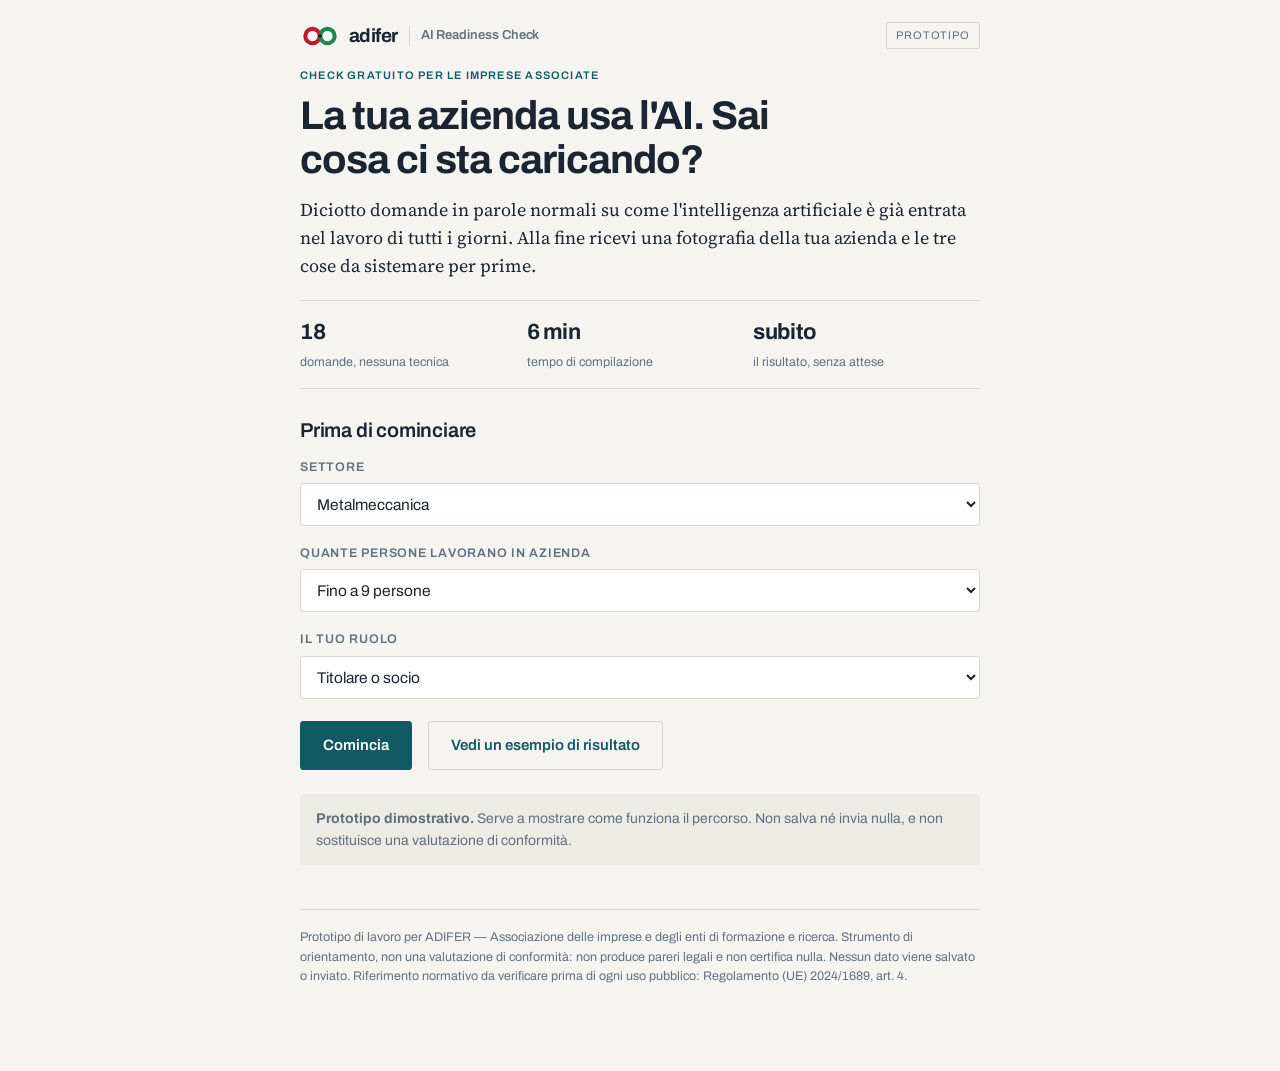
==== adifer-check.html @ 6bbf20b6 "Add AI Readiness Check tool (noindex) Self-contained interactive prototype with the real ADIFER logo" ====
<!DOCTYPE html>
<html lang="it">
<head>
<meta charset="utf-8">
<meta name="viewport" content="width=device-width, initial-scale=1">
<meta name="color-scheme" content="light dark">
<meta name="robots" content="noindex, nofollow">
<title>AI Readiness Check ADIFER</title>
<link rel="stylesheet" href="https://fonts.googleapis.com/css2?family=Archivo:wght@400;500;600;700&family=Source+Serif+4:opsz,wght@8..60,400;8..60,600&display=swap">
<!--
  ============================================================
  DOVE SI CAMBIANO I COLORI
  Tutti i colori stanno nei tre blocchi qui sotto, e da nessuna
  altra parte. Cambiando un valore cambia ovunque nella pagina.

  :root                             -> tema chiaro
  @media prefers-color-scheme:dark  -> tema scuro automatico
  :root[data-theme="dark"]          -> tema scuro forzato
  I tre blocchi hanno gli stessi nomi: vanno modificati tutti e tre.

  ATTENZIONE al rosso e al verde ADIFER:
  in questa pagina rosso e verde sono gia' il semaforo del
  risultato (critica / adeguata). Se diventano anche il colore
  dei pulsanti, l'utente non capisce piu' se un rosso e' un
  bottone o un giudizio. Il rosso/verde del marchio stanno solo
  nel logo in alto (valori fissi, non variabili) e nei chip di
  esito; --accent resta un colore diverso da entrambi.
  ============================================================
-->
</head>
<body>
<style>
:root{
  --ground:#F5F4F0;
  --surface:#FFFFFF;
  --surface-2:#EDEBE5;
  --ink:#1C2430;
  --muted:#63707E;
  --line:#D9D6CE;
  --accent:#125A63;
  --accent-soft:#DCEAEB;
  --crit:#A32A2A;
  --warn:#9C6716;
  --ok:#2E7248;
  --crit-bg:#F6E4E2;
  --warn-bg:#F7EBD8;
  --ok-bg:#E1EFE5;
  --btn-fg:#FFFFFF;
  --shadow:0 1px 2px rgba(28,36,48,.06),0 8px 24px rgba(28,36,48,.06);
}
@media (prefers-color-scheme: dark){
  :root:not([data-theme="light"]){
    --ground:#14181D;
    --surface:#1B2128;
    --surface-2:#232B33;
    --ink:#E8EAED;
    --muted:#9AA5B1;
    --line:#333C46;
    --accent:#5EB6BF;
    --accent-soft:#1E3237;
    --crit:#E88B84;
    --warn:#DFAF6A;
    --ok:#7FC79A;
    --crit-bg:#3A2422;
    --warn-bg:#382E1D;
    --ok-bg:#1F3128;
    --btn-fg:#10161B;
    --shadow:0 1px 2px rgba(0,0,0,.4),0 8px 24px rgba(0,0,0,.3);
  }
}
:root[data-theme="dark"]{
  --ground:#14181D;
  --surface:#1B2128;
  --surface-2:#232B33;
  --ink:#E8EAED;
  --muted:#9AA5B1;
  --line:#333C46;
  --accent:#5EB6BF;
  --accent-soft:#1E3237;
  --crit:#E88B84;
  --warn:#DFAF6A;
  --ok:#7FC79A;
  --crit-bg:#3A2422;
  --warn-bg:#382E1D;
  --ok-bg:#1F3128;
  --btn-fg:#10161B;
  --shadow:0 1px 2px rgba(0,0,0,.4),0 8px 24px rgba(0,0,0,.3);
}
*{box-sizing:border-box}
body{
  margin:0;background:var(--ground);color:var(--ink);
  font-family:"Archivo",-apple-system,BlinkMacSystemFont,"Segoe UI",sans-serif;
  font-size:16px;line-height:1.55;-webkit-font-smoothing:antialiased;
}
.wrap{max-width:720px;margin:0 auto;padding:0 20px 72px}

/* ---- masthead ---- */
.mast{display:flex;align-items:center;gap:11px;padding:22px 0 18px;flex-wrap:wrap}
.logo{display:flex;align-items:center;gap:9px}
.logo-mark{width:40px;height:20px;flex:none}
.logo-word{font-weight:700;font-size:19px;letter-spacing:-.03em;color:var(--ink);line-height:1}
.mast-div{width:1px;height:20px;background:var(--line)}
.mast-tool{font-size:13px;font-weight:600;color:var(--muted);letter-spacing:-.005em}
.proto{margin-left:auto;font-size:11px;letter-spacing:.08em;text-transform:uppercase;
  border:1px solid var(--line);color:var(--muted);padding:4px 9px;border-radius:2px;white-space:nowrap}

/* ---- progress rail ---- */
.rail{display:grid;grid-template-columns:repeat(5,1fr);gap:5px;margin:0 0 30px}
.seg span{display:block;font-size:10.5px;letter-spacing:.07em;text-transform:uppercase;
  color:var(--muted);margin-top:7px;font-weight:500}
.seg i{display:block;height:3px;background:var(--line);border-radius:2px}
.seg.on i{background:var(--accent)}
.seg.on span{color:var(--ink)}
.rail[hidden]{display:none}

/* ---- type ---- */
h1{font-size:clamp(30px,5vw,40px);line-height:1.1;margin:0 0 14px;font-weight:700;
  letter-spacing:-.025em;text-wrap:balance}
h2{font-size:20px;margin:0 0 12px;font-weight:600;letter-spacing:-.01em}
.q{font-family:"Source Serif 4",Georgia,serif;font-size:clamp(21px,3.4vw,26px);
  line-height:1.3;font-weight:600;margin:0 0 6px;text-wrap:balance;letter-spacing:-.005em}
.q-help{color:var(--muted);font-size:14.5px;margin:0 0 22px}
.lede{font-family:"Source Serif 4",Georgia,serif;font-size:18px;line-height:1.55;color:var(--ink);margin:0 0 20px}
.eyebrow{font-size:11px;letter-spacing:.11em;text-transform:uppercase;color:var(--accent);
  font-weight:600;margin:0 0 10px}

/* ---- options ---- */
.opts{display:flex;flex-direction:column;gap:9px;margin:0 0 26px}
.opt{display:flex;align-items:flex-start;gap:12px;width:100%;text-align:left;cursor:pointer;
  background:var(--surface);color:var(--ink);border:1px solid var(--line);border-left:3px solid var(--line);
  border-radius:3px;padding:14px 16px;font:inherit;font-size:15.5px;line-height:1.4;
  transition:border-color .13s,background .13s}
.opt:hover{border-left-color:var(--accent);background:var(--surface)}
.opt:focus-visible{outline:2px solid var(--accent);outline-offset:2px}
.opt.sel{border-left-color:var(--accent);background:var(--accent-soft)}
.opt em{font-style:normal;color:var(--muted);font-size:13.5px;display:block;margin-top:2px}

.field{display:flex;flex-direction:column;gap:6px;margin-bottom:18px}
.field label{font-size:12.5px;letter-spacing:.06em;text-transform:uppercase;color:var(--muted);font-weight:600}
select,textarea{font:inherit;font-size:15.5px;color:var(--ink);background:var(--surface);
  border:1px solid var(--line);border-radius:3px;padding:11px 12px;width:100%}
textarea{min-height:78px;resize:vertical;font-family:"Source Serif 4",Georgia,serif}
select:focus-visible,textarea:focus-visible{outline:2px solid var(--accent);outline-offset:1px}

.btn{font:inherit;font-weight:600;font-size:15px;cursor:pointer;border-radius:3px;
  padding:12px 22px;border:1px solid var(--accent);background:var(--accent);color:var(--btn-fg)}
.btn:focus-visible{outline:2px solid var(--ink);outline-offset:2px}
.btn.ghost{background:transparent;color:var(--accent);border-color:var(--line)}
.navrow{display:flex;align-items:center;gap:16px;margin-top:4px;flex-wrap:wrap}
.back{background:none;border:0;font:inherit;font-size:14px;color:var(--muted);cursor:pointer;padding:6px 0}
.back:hover{color:var(--ink)}
.count{margin-left:auto;font-size:13px;color:var(--muted);font-variant-numeric:tabular-nums}

.screen{animation:in .18s ease-out}
@keyframes in{from{opacity:0;transform:translateY(6px)}to{opacity:1;transform:none}}
@media (prefers-reduced-motion:reduce){.screen{animation:none}}

/* ---- intro ---- */
.facts{display:flex;flex-wrap:wrap;gap:0;border-top:1px solid var(--line);
  border-bottom:1px solid var(--line);margin:0 0 26px}
.fact{flex:1 1 130px;padding:14px 16px 14px 0}
.fact b{display:block;font-size:22px;font-weight:700;letter-spacing:-.02em;font-variant-numeric:tabular-nums}
.fact span{font-size:12.5px;color:var(--muted)}
.notice{background:var(--surface-2);border-radius:3px;padding:14px 16px;font-size:14px;
  color:var(--muted);margin:24px 0 0}

/* ---- report ---- */
.report-head{border-bottom:2px solid var(--ink);padding-bottom:14px;margin-bottom:18px}

.verdict{border:1px solid var(--line);border-left:4px solid var(--muted);border-radius:3px;
  padding:16px 18px;margin:0 0 30px}
.verdict.v0{border-left-color:var(--crit);background:var(--crit-bg)}
.verdict.v1{border-left-color:var(--warn);background:var(--warn-bg)}
.verdict.v2{border-left-color:var(--ok);background:var(--ok-bg)}
.verdict-line{font-family:"Source Serif 4",Georgia,serif;font-size:20px;font-weight:600;
  margin:4px 0;letter-spacing:-.01em}
.verdict-sub{font-size:14px;color:var(--ink);margin:0}
.verdict .dots{display:flex;gap:6px;margin-top:12px}
.verdict .dots i{width:28px;height:6px;border-radius:2px;background:var(--line);
  -webkit-print-color-adjust:exact;print-color-adjust:exact}
.verdict .dots i.c0{background:var(--crit)}
.verdict .dots i.c1{background:var(--warn)}
.verdict .dots i.c2{background:var(--ok)}

.areas{display:flex;flex-direction:column}
.area{display:grid;grid-template-columns:1fr auto;gap:6px 18px;align-items:start;
  padding:18px 0;border-bottom:1px solid var(--line)}
.area:first-child{border-top:1px solid var(--line)}
.area h3{margin:0;font-size:15px;font-weight:600;letter-spacing:-.005em}
.area p{margin:0;grid-column:1/-1;font-family:"Source Serif 4",Georgia,serif;
  font-size:16.5px;line-height:1.5;color:var(--ink)}
.chip{font-size:11px;letter-spacing:.08em;text-transform:uppercase;font-weight:600;
  padding:3px 10px;border-radius:2px;white-space:nowrap;
  -webkit-print-color-adjust:exact;print-color-adjust:exact}
.chip.c0{background:var(--crit-bg);color:var(--crit)}
.chip.c1{background:var(--warn-bg);color:var(--warn)}
.chip.c2{background:var(--ok-bg);color:var(--ok)}

ol.prio{margin:0;padding:0;list-style:none;counter-reset:p}
ol.prio li{counter-increment:p;display:grid;grid-template-columns:26px 1fr;gap:14px;
  padding:16px 0;border-bottom:1px solid var(--line)}
ol.prio li::before{content:counter(p);font-weight:700;font-size:15px;color:var(--accent);
  font-variant-numeric:tabular-nums;line-height:1.5}
ol.prio b{font-weight:600;display:block;font-size:16px}
ol.prio span{color:var(--muted);font-size:14.5px}
.prio-serv{margin-top:9px;font-size:12.5px;color:var(--muted);
  display:flex;flex-wrap:wrap;gap:7px;align-items:baseline}
.prio-serv .k{font-size:10px;letter-spacing:.09em;text-transform:uppercase;font-weight:700;
  color:var(--accent);border:1px solid var(--line);border-radius:2px;padding:1px 6px}
.prio-serv em{font-style:normal}

.said{background:var(--surface);border:1px solid var(--line);border-radius:3px;padding:16px 18px;margin-top:8px}
.said p{margin:0 0 10px;font-family:"Source Serif 4",Georgia,serif;font-size:16px}
.said p:last-child{margin-bottom:0}
.said small{display:block;font-family:"Archivo",sans-serif;font-size:12px;color:var(--muted);
  letter-spacing:.05em;text-transform:uppercase;margin-bottom:3px}

.mock{border:1px dashed var(--line);border-radius:3px;padding:18px;margin-top:26px;color:var(--muted);font-size:14.5px}
.mock b{color:var(--ink);display:block;margin-bottom:6px;font-size:15px}
section{margin-top:38px}
.foot{margin-top:44px;padding-top:18px;border-top:1px solid var(--line);font-size:12.5px;color:var(--muted)}

@media print{
  :root{--ground:#fff;--surface:#fff;--surface-2:#fff}
  body{background:#fff}
  .wrap{max-width:none;padding:0 0 24px}
  .proto,.rail,.navrow,.mock,.back{display:none!important}
  .screen{animation:none}
  section{margin-top:22px;break-inside:avoid}
  .area,ol.prio li,.verdict{break-inside:avoid}
  a[href]::after{content:""}
}
</style>

<div class="wrap">
  <header class="mast">
    <span class="logo">
      <svg class="logo-mark" viewBox="0 0 128 64" role="img" aria-label="ADIFER">
        <g fill="none" stroke-width="13" stroke-linecap="round">
          <circle cx="40" cy="32" r="23" stroke="#C4162C"/>
          <circle cx="88" cy="32" r="23" stroke="#1B8A4C"/>
        </g>
        <rect x="59.25" y="27.25" width="9.5" height="9.5" rx="2" transform="rotate(45 64 32)" fill="#2A1417"/>
      </svg>
      <span class="logo-word">adifer</span>
    </span>
    <span class="mast-div" aria-hidden="true"></span>
    <span class="mast-tool">AI Readiness Check</span>
    <span class="proto">Prototipo</span>
  </header>

  <nav class="rail" id="rail" hidden></nav>
  <main id="app"></main>

  <p class="foot">Prototipo di lavoro per ADIFER &mdash; Associazione delle imprese e degli enti di formazione e ricerca. Strumento di orientamento, non una valutazione di conformit&agrave;: non produce pareri legali e non certifica nulla. Nessun dato viene salvato o inviato. Riferimento normativo da verificare prima di ogni uso pubblico: Regolamento (UE) 2024/1689, art. 4.</p>
</div>

<script>
"use strict";
const SECTIONS = ["Uso","Persone","Strumenti","Dati","Obiettivi"];

const Q = [
  {id:"A1",s:0,t:"In azienda qualcuno usa strumenti come ChatGPT, Copilot o Gemini per lavoro?",
   o:[["No, nessuno",2],["Forse, ma non lo sappiamo con certezza",.5],["Sì, alcune persone",1],["Sì, è ormai diffuso",1]]},
  {id:"A2",s:0,t:"Chi li usa lo fa con un account aziendale o con il proprio account personale?",
   o:[["Solo account aziendali",2],["Un po' e un po'",1],["Solo account personali",0],["Non li usa nessuno",2],["Non lo sappiamo",.5]]},
  {id:"A3",s:0,t:"Che tipo di documenti vengono caricati su questi strumenti?",
   o:[["Nessuno",2],["Testi generici",1.5],["Documenti di lavoro: offerte, contratti, capitolati",.5],["Anche dati di clienti o dipendenti",0],["Non lo sappiamo",.5]]},
  {id:"A4",s:0,t:"Esiste una regola scritta su cosa si può e non si può fare con questi strumenti?",
   o:[["Sì, scritta e comunicata a tutti",2],["Solo a voce",1],["No",0],["Non lo sappiamo",.5]]},
  {id:"A5",s:0,t:"Qualcuno ha spiegato al personale rischi e limiti di questi strumenti?",
   o:[["Sì, con una formazione strutturata",2],["Se n'è parlato informalmente",1],["No",0]]},

  {id:"B1",s:1,t:"Usate strumenti automatici per leggere curriculum, selezionare candidati o valutare il personale?",
   h:"Vale anche se lo fa il software di un fornitore.",
   o:[["Sì",0],["No",2],["Non lo sappiamo",.5]]},
  {id:"B2",s:1,t:"Usate strumenti automatici per decidere qualcosa che riguarda un cliente: prezzo, priorità, affidabilità?",
   o:[["Sì",0],["No",2],["Non lo sappiamo",.5]]},
  {id:"B3",s:1,t:"Se avete un assistente automatico sul sito o in chat, il cliente sa che non sta parlando con una persona?",
   o:[["Sì, è dichiarato",2],["No",0],["Non abbiamo assistenti automatici",2]]},

  {id:"C1",s:2,t:"Nell'ultimo anno qualche software che già usavate ha aggiunto funzioni di intelligenza artificiale?",
   h:"Gestionale, CRM, videosorveglianza, posta elettronica.",
   o:[["Sì",1],["No",2],["Non lo sappiamo",.5]]},
  {id:"C2",s:2,t:"Sapete se i vostri fornitori usano l'AI nei servizi che vi erogano?",
   o:[["Sì, lo sappiamo",2],["No",.5],["Non ci abbiamo mai pensato",0]]},
  {id:"C3",s:2,t:"C'è qualcuno in azienda che ha il compito di seguire questi temi?",
   o:[["Sì, una persona precisa",2],["Se ne occupa chi capita",1],["No",0]]},

  {id:"D1",s:3,t:"Dove stanno oggi i documenti importanti dell'azienda?",
   o:[["In un gestionale",2],["In cartelle condivise",1.5],["Sui computer delle singole persone",.5],["Tra email e WhatsApp",0],["Un po' ovunque",0]]},
  {id:"D2",s:3,t:"Se una persona domani non ci fosse più, riuscireste a recuperare tutto il suo lavoro?",
   o:[["Sì, senza problemi",2],["Con fatica",1],["No",0],["Non ci abbiamo mai provato",.5]]},
  {id:"D3",s:3,t:"Avete già fatto una valutazione sui dati personali che trattate?",
   h:"È l'analisi prevista dal GDPR.",
   o:[["Sì, aggiornata",2],["Sì, ma vecchia",1],["No",0],["Non lo sappiamo",.5]]},

  {id:"E1",s:4,type:"text",t:"Se poteste togliere di mezzo una sola attività ripetitiva domani mattina, quale sarebbe?",
   h:"Una riga basta. Si può anche saltare."},
  {id:"E2",s:4,type:"text",t:"Qual è il problema che continuate a rimandare perché non sapete da dove cominciare?",
   h:"Una riga basta. Si può anche saltare."},
  {id:"E3",s:4,t:"Nei prossimi sei mesi la priorità è…",
   o:[["Trovare clienti",null],["Organizzare meglio il lavoro interno",null],["Formare le persone",null],["Mettersi in regola",null]]},
  {id:"E4",s:4,t:"Avete mai usato la formazione finanziata dai fondi interprofessionali?",
   o:[["Sì, regolarmente",2],["Una volta",1.5],["No",.5],["Non sappiamo cosa sia",0]]}
];

const AREAS = [
  {name:"Regole e consapevolezza", q:["A4","A5","C1","C3"]},
  {name:"Esposizione dei dati",    q:["A2","A3","D1","D2","D3"]},
  {name:"Uso su persone e clienti",q:["B1","B2","B3"]},
  {name:"Competenze",              q:["A5","C2","E4"]}
];

const SENT = {
  "Regole e consapevolezza":[
    "In azienda si usano strumenti di AI, ma non c'è nessuna regola scritta su cosa si può caricare: oggi ognuno decide da sé.",
    "Qualche regola c'è, ma è verbale o non la presidia nessuno in particolare. Basta poco per metterla nero su bianco.",
    "Le regole esistono, sono scritte e c'è una persona che se ne occupa. È l'area in cui siete più avanti."],
  "Esposizione dei dati":[
    "Documenti di lavoro escono dall'azienda attraverso account personali o strumenti non governati, e non è possibile sapere dove finiscono.",
    "I documenti sono in parte ordinati e in parte sparsi. Il rischio non è alto, ma la ricostruzione di un lavoro può costare tempo.",
    "I documenti stanno in un sistema unico e il trattamento dei dati personali è stato valutato di recente."],
  "Uso su persone e clienti":[
    "Usate strumenti automatici in decisioni che riguardano persone o clienti. Non è vietato, ma è l'area con più obblighi: va verificata per prima.",
    "Ci sono strumenti che toccano persone o clienti e alcune cose non sono chiare. Vale la pena capire esattamente cosa fa il software.",
    "Non risultano strumenti automatici usati per valutare persone o decidere sui clienti. È l'area in cui siete più tranquilli."],
  "Competenze":[
    "Nessuno ha ricevuto una formazione su questi strumenti, e non sapete cosa fanno i vostri fornitori. Si parte da zero.",
    "Qualche conoscenza c'è, ma non strutturata: dipende dalle persone e non dall'organizzazione.",
    "Le persone sono state formate e sapete cosa usano i vostri fornitori."]
};

const state = {answers:{}, meta:{}, i:-1};
const app = document.getElementById("app");
const rail = document.getElementById("rail");

const SETTORI = ["Metalmeccanica","Tessile e abbigliamento","Alimentare","Edilizia e impiantistica","Commercio","Servizi alle imprese","Turismo e ristorazione","Informatica","Altro"];
const DIM = ["Fino a 9 persone","Da 10 a 49","Da 50 a 249","Oltre 250"];
const RUOLI = ["Titolare o socio","Direzione","Amministrazione","Responsabile del personale","IT","Altro"];

function el(tag, cls, html){const e=document.createElement(tag); if(cls)e.className=cls; if(html!==undefined)e.innerHTML=html; return e;}
function plural(n,one,many){return n+" "+(n===1?one:many);}
function isUnknown(label){return /non lo sappiamo|mai pensato|mai provato|con certezza/i.test(label||"");}

function drawRail(){
  if(state.i<0){rail.hidden=true;return;}
  rail.hidden=false; rail.innerHTML="";
  const cur = state.i<Q.length ? Q[state.i].s : 4;
  SECTIONS.forEach((n,k)=>{
    const d=el("div","seg"+(k<=cur?" on":""));
    d.appendChild(el("i")); d.appendChild(el("span",null,n));
    rail.appendChild(d);
  });
}

function intro(){
  state.i=-1; drawRail();
  const s=el("div","screen");
  s.innerHTML = `
    <p class="eyebrow">Check gratuito per le imprese associate</p>
    <h1>La tua azienda usa l'AI. Sai cosa ci sta caricando?</h1>
    <p class="lede">Diciotto domande in parole normali su come l'intelligenza artificiale &egrave; gi&agrave; entrata nel lavoro di tutti i giorni. Alla fine ricevi una fotografia della tua azienda e le tre cose da sistemare per prime.</p>
    <div class="facts">
      <div class="fact"><b>18</b><span>domande, nessuna tecnica</span></div>
      <div class="fact"><b>6&nbsp;min</b><span>tempo di compilazione</span></div>
      <div class="fact"><b>subito</b><span>il risultato, senza attese</span></div>
    </div>
    <h2>Prima di cominciare</h2>
    <div class="field"><label for="f1">Settore</label><select id="f1">${SETTORI.map(x=>`<option>${x}</option>`).join("")}</select></div>
    <div class="field"><label for="f2">Quante persone lavorano in azienda</label><select id="f2">${DIM.map(x=>`<option>${x}</option>`).join("")}</select></div>
    <div class="field"><label for="f3">Il tuo ruolo</label><select id="f3">${RUOLI.map(x=>`<option>${x}</option>`).join("")}</select></div>
    <div class="navrow" style="margin-top:22px">
      <button class="btn" id="go">Comincia</button>
      <button class="btn ghost" id="demo">Vedi un esempio di risultato</button>
    </div>
    <p class="notice"><strong>Prototipo dimostrativo.</strong> Serve a mostrare come funziona il percorso. Non salva n&eacute; invia nulla, e non sostituisce una valutazione di conformit&agrave;.</p>`;
  app.innerHTML=""; app.appendChild(s);
  document.getElementById("go").onclick=()=>{
    state.meta={settore:f1.value,dim:f2.value,ruolo:f3.value};
    state.i=0; render();
  };
  document.getElementById("demo").onclick=demo;
}

function render(){
  if(state.i>=Q.length){return report();}
  drawRail();
  const q=Q[state.i];
  const s=el("div","screen");
  const head = `<p class="q">${q.t}</p>${q.h?`<p class="q-help">${q.h}</p>`:'<div style="height:14px"></div>'}`;
  if(q.type==="text"){
    s.innerHTML = head + `<div class="field"><textarea id="ta" placeholder="Scrivi qui, oppure vai avanti."></textarea></div>
      <div class="navrow"><button class="btn" id="next">Avanti</button>
      <button class="back" id="bk">Indietro</button>
      <span class="count">${state.i+1} / ${Q.length}</span></div>`;
    app.innerHTML=""; app.appendChild(s);
    const ta=document.getElementById("ta"); ta.value=state.answers[q.id]?.text||"";
    document.getElementById("next").onclick=()=>{state.answers[q.id]={text:ta.value.trim(),v:null};state.i++;render();};
  }else{
    s.innerHTML = head + `<div class="opts">${q.o.map((o,k)=>
      `<button class="opt${state.answers[q.id]?.k===k?" sel":""}" data-k="${k}">${o[0]}</button>`).join("")}</div>
      <div class="navrow"><button class="back" id="bk">Indietro</button>
      <span class="count">${state.i+1} / ${Q.length}</span></div>`;
    app.innerHTML=""; app.appendChild(s);
    s.querySelectorAll(".opt").forEach(b=>b.onclick=()=>{
      const k=+b.dataset.k;
      state.answers[q.id]={k, v:q.o[k][1], label:q.o[k][0]};
      state.i++; render();
    });
  }
  const bk=document.getElementById("bk");
  bk.onclick=()=>{ state.i--; state.i<0?intro():render(); };
  window.scrollTo({top:0,behavior:"instant"});
}

function scoreAreas(){
  return AREAS.map(a=>{
    let sum=0,n=0,unknown=false;
    a.q.forEach(id=>{
      const ans=state.answers[id];
      if(!ans||ans.v===null||ans.v===undefined)return;
      sum+=ans.v;n++;
      if(ans.v===.5&&isUnknown(ans.label))unknown=true;
    });
    const avg=n?sum/n:1;
    let lvl = avg<0.9?0 : avg<1.55?1 : 2;
    if(lvl===2&&unknown)lvl=1;
    return {name:a.name, lvl};
  });
}

function a(id){return state.answers[id]?.label||"";}

function priorities(){
  const out=[];
  const push=(b,s,serv)=>{if(out.length<3)out.push({b,s,serv});};
  const usa = a("A1")!=="No, nessuno";
  if(usa && /^(No|Solo a voce|Non lo sappiamo)$/.test(a("A4")))
    push("Scrivere una regola interna di mezza pagina su cosa si può caricare sugli strumenti di AI.",
         "Costo zero, effetto immediato. È anche il primo documento che vi chiederebbe chiunque venisse a controllare.",
         ["Policy interna e alfabetizzazione AI","Interattiva — modulo già disponibile"]);
  if(/personali|Un po'|Non lo sappiamo/.test(a("A2")) && usa)
    push("Passare agli account aziendali per chi già usa questi strumenti.",
         "Un account personale porta i documenti fuori dall'azienda senza che nessuno possa più risalirci.",
         ["Intervento su strumenti e accessi","Da individuare con ADIFER"]);
  if(a("A3")==="Anche dati di clienti o dipendenti")
    push("Stabilire subito cosa non si carica: dati di clienti, dipendenti e fornitori.",
         "È la parte con le conseguenze più concrete, e si risolve con una frase detta bene a tutti.",
         ["Policy interna e data protection","Interattiva + consulente"]);
  if(a("B1")==="Sì"||a("B2")==="Sì")
    push("Farsi spiegare dal fornitore come funziona lo strumento che valuta persone o clienti.",
         "Quando l'automazione tocca candidati, dipendenti o clienti, gli obblighi aumentano e la responsabilità resta all'azienda.",
         ["Verifica di conformità e organizzazione","ASACERT"]);
  if(/^(No|Se n'è parlato informalmente)$/.test(a("A5")))
    push("Formare chi già usa questi strumenti, anche solo mezza giornata.",
         /No|Non sappiamo cosa sia/.test(a("E4"))
           ? "Non avete mai usato la formazione finanziata: nel vostro caso è probabile che questo percorso sia finanziabile."
           : "Avete già usato i fondi interprofessionali: lo stesso canale può coprire anche questo.",
         ["Piano formativo finanziato","FondItalia — ADIFER è Ente Attuatore"]);
  if(/WhatsApp|ovunque|singole persone/.test(a("D1")))
    push("Mettere i documenti in un posto solo.",
         "Finché stanno tra email, chat e computer personali, ogni altra cosa — automazione compresa — costa il doppio.",
         ["Ordine documentale e digitalizzazione","ADIFER Servizi Digitali"]);
  if(/^(No|Sì, ma vecchia|Non lo sappiamo)$/.test(a("D3")))
    push("Riprendere in mano la valutazione sui dati personali.",
         "Se è vecchia o non c'è, gli strumenti nuovi la rendono di colpo attuale.",
         ["Compliance e organizzazione","ASACERT"]);
  if(/^(No|Se ne occupa chi capita)$/.test(a("C3")))
    push("Dare a una persona il compito di seguire questi temi, anche part-time.",
         "Senza un nome, ogni decisione resta sospesa e ogni strumento entra in azienda senza che nessuno lo sappia.",
         ["Organizzazione e competenze","ADIFER"]);
  if(a("E3")==="Trovare clienti")
    push("Verificare se esistono bandi compatibili con il vostro settore e territorio.",
         "Molte imprese non partecipano semplicemente perché nessuno le avvisa in tempo.",
         ["Scouting bandi e agevolazioni","VistaGare"]);
  push("Rifare questo check fra sei mesi.",
       "Gli strumenti entrano in azienda da soli: quello che oggi è verde può cambiare senza che nessuno lo decida.",
       ["Monitoraggio periodico","ADIFER"]);
  return out.slice(0,3);
}

function verdict(areas){
  const risky = areas.some(x=>(x.name==="Uso su persone e clienti"||x.name==="Esposizione dei dati")&&x.lvl===0);
  const avgL = areas.reduce((s,x)=>s+x.lvl,0)/areas.length;
  if(risky) return {line:"Ci sono punti da sistemare subito",tone:0};
  if(avgL<1) return {line:"La base è ancora da costruire",tone:0};
  if(avgL<1.6) return {line:"Impianto discreto, con lacune mirate",tone:1};
  return {line:"Buona base di partenza",tone:2};
}

function report(){
  drawRail();
  const areas=scoreAreas(), prio=priorities();
  const chips=["Critica","Da migliorare","Adeguata"];
  const nouns=[["area critica","aree critiche"],["area da migliorare","aree da migliorare"],["area adeguata","aree adeguate"]];
  const lvlCount=[0,1,2].map(l=>areas.filter(x=>x.lvl===l).length);
  const subParts=lvlCount.map((c,l)=>c?plural(c,nouns[l][0],nouns[l][1]):null).filter(Boolean);
  const unknowns=Object.values(state.answers).filter(x=>x&&isUnknown(x.label)).length;
  const v=verdict(areas);
  const e1=state.answers.E1?.text, e2=state.answers.E2?.text;

  const s=el("div","screen");
  s.innerHTML = `
    <div class="report-head">
      <p class="eyebrow">Risultato del check</p>
      <h1>La fotografia della vostra azienda</h1>
      <p class="lede" style="margin-bottom:0">${state.meta.settore||"Impresa"} &middot; ${state.meta.dim||""} &middot; compilato da ${state.meta.ruolo||""}</p>
    </div>

    <div class="verdict v${v.tone}">
      <p class="eyebrow" style="margin:0 0 2px">In sintesi</p>
      <p class="verdict-line">${v.line}.</p>
      <p class="verdict-sub">${subParts.join(" &middot; ")} su quattro.</p>
      ${unknowns>=3?`<p class="verdict-sub" style="margin-top:8px">Su ${unknowns} risposte avete indicato &laquo;non lo sappiamo&raquo;. Prima ancora delle regole, quello che manca &egrave; la visibilit&agrave; su cosa succede davvero in azienda.</p>`:""}
      <div class="dots">${areas.map(x=>`<i class="c${x.lvl}" title="${x.name}"></i>`).join("")}</div>
    </div>

    <section>
      <div class="areas">
        ${areas.map(x=>`<div class="area">
            <h3>${x.name}</h3>
            <span class="chip c${x.lvl}">${chips[x.lvl]}</span>
            <p>${SENT[x.name][x.lvl]}</p>
          </div>`).join("")}
      </div>
    </section>

    <section>
      <h2>Le tre cose da fare per prime</h2>
      <p class="q-help" style="margin-bottom:14px">Per ognuna, il canale ADIFER gi&agrave; attivo.</p>
      <ol class="prio">
        ${prio.map(p=>`<li><div>
          <b>${p.b}</b><span>${p.s}</span>
          <div class="prio-serv"><span class="k">ADIFER</span> ${p.serv[0]} <em>&middot; ${p.serv[1]}</em></div>
        </div></li>`).join("")}
      </ol>
    </section>

    ${(e1||e2)?`<section><h2>Quello che ci avete scritto</h2><div class="said">
      ${e1?`<p><small>Attivit&agrave; ripetitiva da togliere</small>${e1}</p>`:""}
      ${e2?`<p><small>Il problema rimandato</small>${e2}</p>`:""}
    </div><p class="q-help" style="margin-top:10px">Sono le due righe che il consulente legge per prime.</p></section>`:""}

    <div class="mock">
      <b>Qui, nella versione definitiva, si chiedono i contatti.</b>
      Nome, azienda, email e telefono, con l'informativa privacy di ADIFER come titolare del trattamento.
      Poi una riga sola: &laquo;Se vuoi, ne parliamo in venti minuti e vediamo da dove conviene partire&raquo;, con un nome e un recapito veri.
      Mai &laquo;grazie, sarai ricontattato&raquo;. Il prototipo non raccoglie e non invia nulla.
    </div>

    <div class="navrow" style="margin-top:26px">
      <button class="btn" id="print">Stampa o salva in PDF</button>
      <button class="btn ghost" id="again">Ricomincia</button>
      <button class="back" id="bk">Torna all'ultima domanda</button>
    </div>`;
  app.innerHTML=""; app.appendChild(s);
  document.getElementById("print").onclick=()=>window.print();
  document.getElementById("again").onclick=()=>{state.answers={};intro();window.scrollTo({top:0,behavior:"instant"});};
  document.getElementById("bk").onclick=()=>{state.i=Q.length-1;render();};
  window.scrollTo({top:0,behavior:"instant"});
}

function demo(){
  const preset={A1:"Sì, alcune persone",A2:"Solo account personali",A3:"Documenti di lavoro: offerte, contratti, capitolati",
    A4:"No",A5:"No",B1:"No",B2:"No",B3:"Non abbiamo assistenti automatici",C1:"Non lo sappiamo",
    C2:"Non ci abbiamo mai pensato",C3:"Se ne occupa chi capita",D1:"Tra email e WhatsApp",
    D2:"Con fatica",D3:"Sì, ma vecchia",E3:"Organizzare meglio il lavoro interno",E4:"No"};
  state.answers={};
  Q.forEach(q=>{
    if(q.type==="text")return;
    const k=q.o.findIndex(o=>o[0]===preset[q.id]);
    if(k>=0)state.answers[q.id]={k,v:q.o[k][1],label:q.o[k][0]};
  });
  state.answers.E1={text:"Il carico manuale delle bolle in contabilità.",v:null};
  state.answers.E2={text:"Rifare il sito, ma non so a chi chiederlo.",v:null};
  state.meta={settore:"Metalmeccanica",dim:"Da 10 a 49",ruolo:"Titolare o socio"};
  state.i=Q.length;
  report();
}

intro();
</script>

</body>
</html>
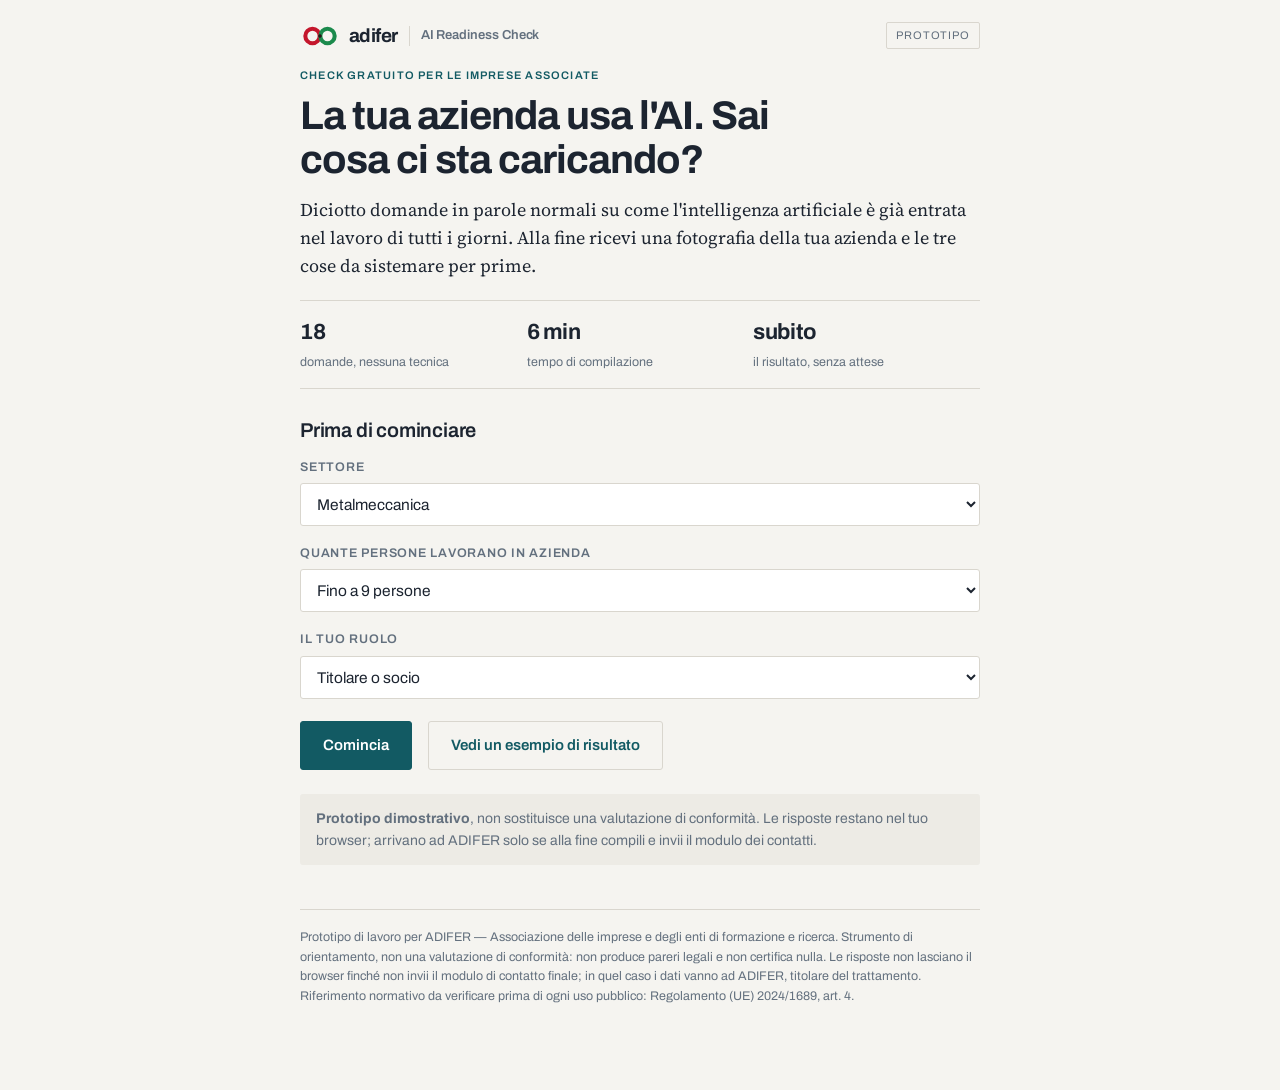
==== commit de1f4e42: "Add Python API + Postgres for check-tool lead capture - api/ : FastAPI service (POST /submit -> Post" ====
--- a/adifer-check.html
+++ b/adifer-check.html
@@ -215,8 +215,14 @@
 .said small{display:block;font-family:"Archivo",sans-serif;font-size:12px;color:var(--muted);
   letter-spacing:.05em;text-transform:uppercase;margin-bottom:3px}
 
-.mock{border:1px dashed var(--line);border-radius:3px;padding:18px;margin-top:26px;color:var(--muted);font-size:14.5px}
-.mock b{color:var(--ink);display:block;margin-bottom:6px;font-size:15px}
+.lead-form input{font:inherit;font-size:15.5px;color:var(--ink);background:var(--surface);
+  border:1px solid var(--line);border-radius:3px;padding:11px 12px;width:100%}
+.lead-form input:focus-visible{outline:2px solid var(--accent);outline-offset:1px}
+.consent{display:flex;gap:10px;font-size:13.5px;color:var(--muted);margin:6px 0;line-height:1.45}
+.consent input{margin-top:3px;flex:none}
+.consent a{color:var(--accent)}
+.lead-done{border:1px solid var(--ok);background:var(--ok-bg);border-radius:3px;padding:16px 18px;
+  font-family:"Source Serif 4",Georgia,serif;font-size:16px}
 section{margin-top:38px}
 .foot{margin-top:44px;padding-top:18px;border-top:1px solid var(--line);font-size:12.5px;color:var(--muted)}
 
@@ -224,7 +230,7 @@
   :root{--ground:#fff;--surface:#fff;--surface-2:#fff}
   body{background:#fff}
   .wrap{max-width:none;padding:0 0 24px}
-  .proto,.rail,.navrow,.mock,.back{display:none!important}
+  .proto,.rail,.navrow,#contatti,.back{display:none!important}
   .screen{animation:none}
   section{margin-top:22px;break-inside:avoid}
   .area,ol.prio li,.verdict{break-inside:avoid}
@@ -252,11 +258,13 @@
   <nav class="rail" id="rail" hidden></nav>
   <main id="app"></main>
 
-  <p class="foot">Prototipo di lavoro per ADIFER &mdash; Associazione delle imprese e degli enti di formazione e ricerca. Strumento di orientamento, non una valutazione di conformit&agrave;: non produce pareri legali e non certifica nulla. Nessun dato viene salvato o inviato. Riferimento normativo da verificare prima di ogni uso pubblico: Regolamento (UE) 2024/1689, art. 4.</p>
+  <p class="foot">Prototipo di lavoro per ADIFER &mdash; Associazione delle imprese e degli enti di formazione e ricerca. Strumento di orientamento, non una valutazione di conformit&agrave;: non produce pareri legali e non certifica nulla. Le risposte non lasciano il browser finch&eacute; non invii il modulo di contatto finale; in quel caso i dati vanno ad ADIFER, titolare del trattamento. Riferimento normativo da verificare prima di ogni uso pubblico: Regolamento (UE) 2024/1689, art. 4.</p>
 </div>
 
 <script>
 "use strict";
+// URL del Web Service Python su Render. Aggiornare se Render assegna un nome diverso.
+const API_BASE = "https://adifer-api.onrender.com";
 const SECTIONS = ["Uso","Persone","Strumenti","Dati","Obiettivi"];
 
 const Q = [
@@ -374,7 +382,7 @@
       <button class="btn" id="go">Comincia</button>
       <button class="btn ghost" id="demo">Vedi un esempio di risultato</button>
     </div>
-    <p class="notice"><strong>Prototipo dimostrativo.</strong> Serve a mostrare come funziona il percorso. Non salva n&eacute; invia nulla, e non sostituisce una valutazione di conformit&agrave;.</p>`;
+    <p class="notice"><strong>Prototipo dimostrativo</strong>, non sostituisce una valutazione di conformit&agrave;. Le risposte restano nel tuo browser; arrivano ad ADIFER solo se alla fine compili e invii il modulo dei contatti.</p>`;
   app.innerHTML=""; app.appendChild(s);
   document.getElementById("go").onclick=()=>{
     state.meta={settore:f1.value,dim:f2.value,ruolo:f3.value};
@@ -542,12 +550,22 @@
       ${e2?`<p><small>Il problema rimandato</small>${e2}</p>`:""}
     </div><p class="q-help" style="margin-top:10px">Sono le due righe che il consulente legge per prime.</p></section>`:""}
 
-    <div class="mock">
-      <b>Qui, nella versione definitiva, si chiedono i contatti.</b>
-      Nome, azienda, email e telefono, con l'informativa privacy di ADIFER come titolare del trattamento.
-      Poi una riga sola: &laquo;Se vuoi, ne parliamo in venti minuti e vediamo da dove conviene partire&raquo;, con un nome e un recapito veri.
-      Mai &laquo;grazie, sarai ricontattato&raquo;. Il prototipo non raccoglie e non invia nulla.
-    </div>
+    <section id="contatti">
+      <h2>Ricevi il quadro completo e i prossimi passi</h2>
+      <p class="q-help" style="margin-bottom:16px">Ti mandiamo la fotografia completa e, se vuoi, venti minuti per capire da dove conviene partire. I dati vanno solo ad ADIFER.</p>
+      <form id="lead" class="lead-form" novalidate>
+        <div class="field"><label for="l-nome">Nome e cognome *</label><input id="l-nome" name="nome" autocomplete="name" required></div>
+        <div class="field"><label for="l-azienda">Azienda</label><input id="l-azienda" name="azienda" autocomplete="organization"></div>
+        <div class="field"><label for="l-email">Email *</label><input id="l-email" name="email" type="email" autocomplete="email" required></div>
+        <div class="field"><label for="l-tel">Telefono</label><input id="l-tel" name="telefono" type="tel" autocomplete="tel"></div>
+        <input type="text" name="website" id="l-website" tabindex="-1" autocomplete="off" aria-hidden="true" style="position:absolute;left:-9999px">
+        <label class="consent"><input type="checkbox" id="l-consenso" required> Ho letto l'<a href="https://www.adifer.org/" target="_blank" rel="noopener">informativa privacy di ADIFER</a> e acconsento al trattamento dei dati per essere ricontattato.</label>
+        <div class="navrow" style="margin-top:6px">
+          <button class="btn" type="submit" id="l-send">Invia</button>
+          <span class="count" id="l-status" role="status" aria-live="polite"></span>
+        </div>
+      </form>
+    </section>
 
     <div class="navrow" style="margin-top:26px">
       <button class="btn" id="print">Stampa o salva in PDF</button>
@@ -558,6 +576,29 @@
   document.getElementById("print").onclick=()=>window.print();
   document.getElementById("again").onclick=()=>{state.answers={};intro();window.scrollTo({top:0,behavior:"instant"});};
   document.getElementById("bk").onclick=()=>{state.i=Q.length-1;render();};
+
+  const lead=document.getElementById("lead");
+  lead.onsubmit=async ev=>{
+    ev.preventDefault();
+    const st=document.getElementById("l-status"), btn=document.getElementById("l-send");
+    if(!document.getElementById("l-consenso").checked){st.textContent="Serve il consenso per inviare.";return;}
+    if(!lead.nome.value.trim()||!lead.email.value.trim()){st.textContent="Nome ed email sono obbligatori.";return;}
+    btn.disabled=true; st.textContent="Invio in corso… può richiedere qualche secondo.";
+    try{
+      const r=await fetch(API_BASE+"/submit",{method:"POST",headers:{"Content-Type":"application/json"},
+        body:JSON.stringify({
+          nome:lead.nome.value.trim(), azienda:lead.azienda.value.trim(),
+          email:lead.email.value.trim(), telefono:lead.telefono.value.trim(),
+          website:lead.website.value, consenso:true,
+          settore:state.meta.settore, dimensione:state.meta.dim, ruolo:state.meta.ruolo,
+          answers:state.answers,
+          report:{verdict:v.line, tone:v.tone, aree:areas, priorita:prio.map(p=>p.b)}
+        })});
+      if(!r.ok) throw new Error(await r.text());
+      lead.replaceWith(el("div","lead-done","Richiesta inviata. Ti ricontattiamo a breve."));
+    }catch(e){ btn.disabled=false; st.textContent="Invio non riuscito. Riprova tra poco."; }
+  };
+
   window.scrollTo({top:0,behavior:"instant"});
 }
 
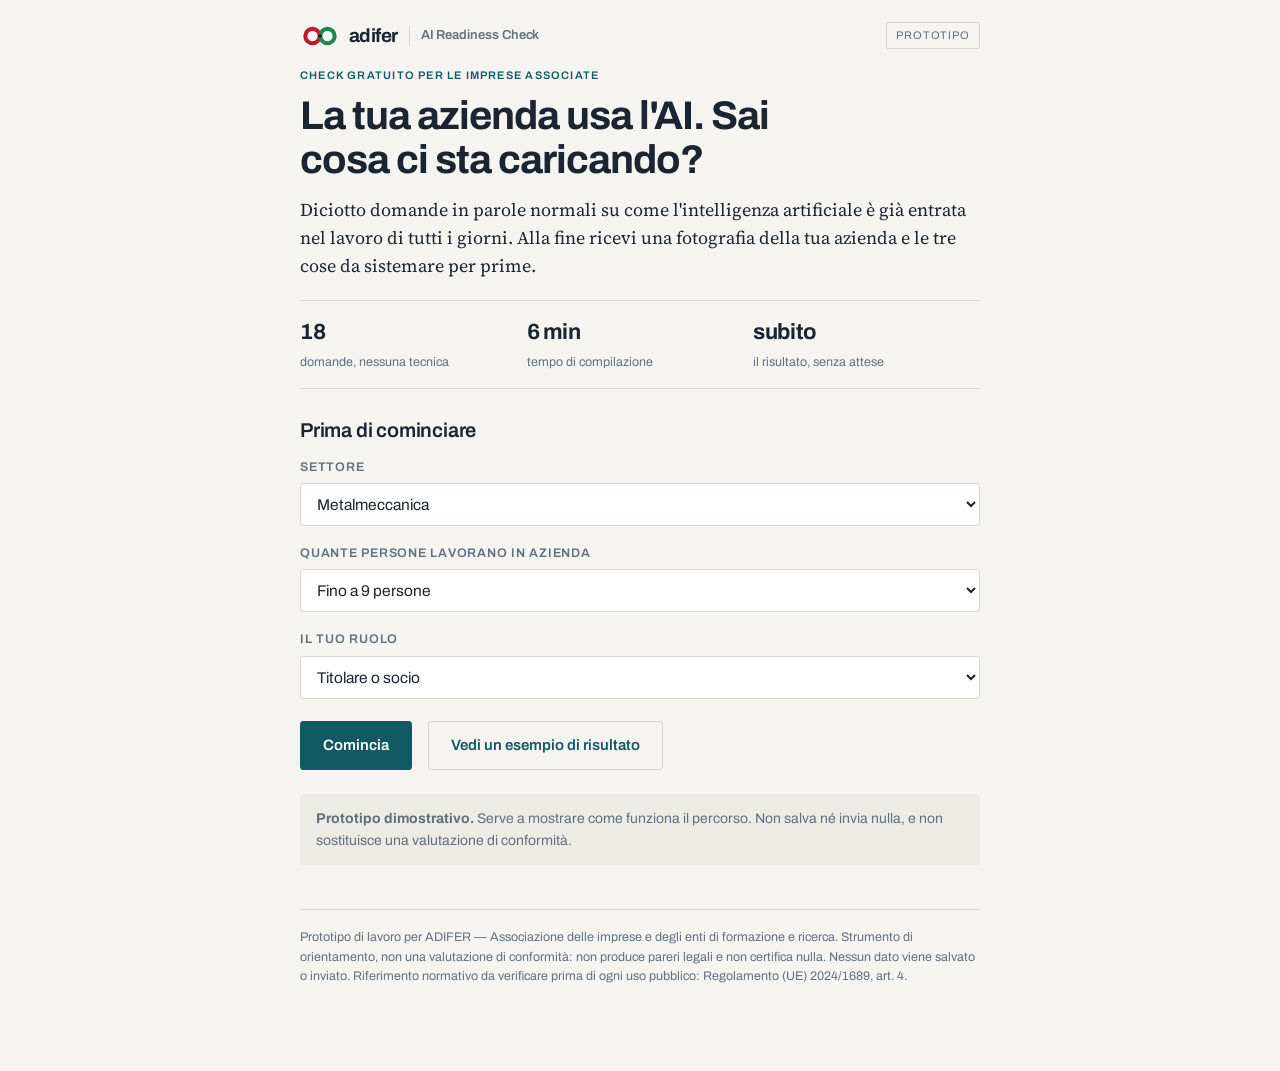
==== commit 4ed7f0fd: "Revert "Add Python API + Postgres for check-tool lead capture" This reverts commit de1f4e42a25b5e1da" ====
--- a/adifer-check.html
+++ b/adifer-check.html
@@ -215,14 +215,8 @@
 .said small{display:block;font-family:"Archivo",sans-serif;font-size:12px;color:var(--muted);
   letter-spacing:.05em;text-transform:uppercase;margin-bottom:3px}
 
-.lead-form input{font:inherit;font-size:15.5px;color:var(--ink);background:var(--surface);
-  border:1px solid var(--line);border-radius:3px;padding:11px 12px;width:100%}
-.lead-form input:focus-visible{outline:2px solid var(--accent);outline-offset:1px}
-.consent{display:flex;gap:10px;font-size:13.5px;color:var(--muted);margin:6px 0;line-height:1.45}
-.consent input{margin-top:3px;flex:none}
-.consent a{color:var(--accent)}
-.lead-done{border:1px solid var(--ok);background:var(--ok-bg);border-radius:3px;padding:16px 18px;
-  font-family:"Source Serif 4",Georgia,serif;font-size:16px}
+.mock{border:1px dashed var(--line);border-radius:3px;padding:18px;margin-top:26px;color:var(--muted);font-size:14.5px}
+.mock b{color:var(--ink);display:block;margin-bottom:6px;font-size:15px}
 section{margin-top:38px}
 .foot{margin-top:44px;padding-top:18px;border-top:1px solid var(--line);font-size:12.5px;color:var(--muted)}
 
@@ -230,7 +224,7 @@
   :root{--ground:#fff;--surface:#fff;--surface-2:#fff}
   body{background:#fff}
   .wrap{max-width:none;padding:0 0 24px}
-  .proto,.rail,.navrow,#contatti,.back{display:none!important}
+  .proto,.rail,.navrow,.mock,.back{display:none!important}
   .screen{animation:none}
   section{margin-top:22px;break-inside:avoid}
   .area,ol.prio li,.verdict{break-inside:avoid}
@@ -258,13 +252,11 @@
   <nav class="rail" id="rail" hidden></nav>
   <main id="app"></main>
 
-  <p class="foot">Prototipo di lavoro per ADIFER &mdash; Associazione delle imprese e degli enti di formazione e ricerca. Strumento di orientamento, non una valutazione di conformit&agrave;: non produce pareri legali e non certifica nulla. Le risposte non lasciano il browser finch&eacute; non invii il modulo di contatto finale; in quel caso i dati vanno ad ADIFER, titolare del trattamento. Riferimento normativo da verificare prima di ogni uso pubblico: Regolamento (UE) 2024/1689, art. 4.</p>
+  <p class="foot">Prototipo di lavoro per ADIFER &mdash; Associazione delle imprese e degli enti di formazione e ricerca. Strumento di orientamento, non una valutazione di conformit&agrave;: non produce pareri legali e non certifica nulla. Nessun dato viene salvato o inviato. Riferimento normativo da verificare prima di ogni uso pubblico: Regolamento (UE) 2024/1689, art. 4.</p>
 </div>
 
 <script>
 "use strict";
-// URL del Web Service Python su Render. Aggiornare se Render assegna un nome diverso.
-const API_BASE = "https://adifer-api.onrender.com";
 const SECTIONS = ["Uso","Persone","Strumenti","Dati","Obiettivi"];
 
 const Q = [
@@ -382,7 +374,7 @@
       <button class="btn" id="go">Comincia</button>
       <button class="btn ghost" id="demo">Vedi un esempio di risultato</button>
     </div>
-    <p class="notice"><strong>Prototipo dimostrativo</strong>, non sostituisce una valutazione di conformit&agrave;. Le risposte restano nel tuo browser; arrivano ad ADIFER solo se alla fine compili e invii il modulo dei contatti.</p>`;
+    <p class="notice"><strong>Prototipo dimostrativo.</strong> Serve a mostrare come funziona il percorso. Non salva n&eacute; invia nulla, e non sostituisce una valutazione di conformit&agrave;.</p>`;
   app.innerHTML=""; app.appendChild(s);
   document.getElementById("go").onclick=()=>{
     state.meta={settore:f1.value,dim:f2.value,ruolo:f3.value};
@@ -550,22 +542,12 @@
       ${e2?`<p><small>Il problema rimandato</small>${e2}</p>`:""}
     </div><p class="q-help" style="margin-top:10px">Sono le due righe che il consulente legge per prime.</p></section>`:""}
 
-    <section id="contatti">
-      <h2>Ricevi il quadro completo e i prossimi passi</h2>
-      <p class="q-help" style="margin-bottom:16px">Ti mandiamo la fotografia completa e, se vuoi, venti minuti per capire da dove conviene partire. I dati vanno solo ad ADIFER.</p>
-      <form id="lead" class="lead-form" novalidate>
-        <div class="field"><label for="l-nome">Nome e cognome *</label><input id="l-nome" name="nome" autocomplete="name" required></div>
-        <div class="field"><label for="l-azienda">Azienda</label><input id="l-azienda" name="azienda" autocomplete="organization"></div>
-        <div class="field"><label for="l-email">Email *</label><input id="l-email" name="email" type="email" autocomplete="email" required></div>
-        <div class="field"><label for="l-tel">Telefono</label><input id="l-tel" name="telefono" type="tel" autocomplete="tel"></div>
-        <input type="text" name="website" id="l-website" tabindex="-1" autocomplete="off" aria-hidden="true" style="position:absolute;left:-9999px">
-        <label class="consent"><input type="checkbox" id="l-consenso" required> Ho letto l'<a href="https://www.adifer.org/" target="_blank" rel="noopener">informativa privacy di ADIFER</a> e acconsento al trattamento dei dati per essere ricontattato.</label>
-        <div class="navrow" style="margin-top:6px">
-          <button class="btn" type="submit" id="l-send">Invia</button>
-          <span class="count" id="l-status" role="status" aria-live="polite"></span>
-        </div>
-      </form>
-    </section>
+    <div class="mock">
+      <b>Qui, nella versione definitiva, si chiedono i contatti.</b>
+      Nome, azienda, email e telefono, con l'informativa privacy di ADIFER come titolare del trattamento.
+      Poi una riga sola: &laquo;Se vuoi, ne parliamo in venti minuti e vediamo da dove conviene partire&raquo;, con un nome e un recapito veri.
+      Mai &laquo;grazie, sarai ricontattato&raquo;. Il prototipo non raccoglie e non invia nulla.
+    </div>
 
     <div class="navrow" style="margin-top:26px">
       <button class="btn" id="print">Stampa o salva in PDF</button>
@@ -576,29 +558,6 @@
   document.getElementById("print").onclick=()=>window.print();
   document.getElementById("again").onclick=()=>{state.answers={};intro();window.scrollTo({top:0,behavior:"instant"});};
   document.getElementById("bk").onclick=()=>{state.i=Q.length-1;render();};
-
-  const lead=document.getElementById("lead");
-  lead.onsubmit=async ev=>{
-    ev.preventDefault();
-    const st=document.getElementById("l-status"), btn=document.getElementById("l-send");
-    if(!document.getElementById("l-consenso").checked){st.textContent="Serve il consenso per inviare.";return;}
-    if(!lead.nome.value.trim()||!lead.email.value.trim()){st.textContent="Nome ed email sono obbligatori.";return;}
-    btn.disabled=true; st.textContent="Invio in corso… può richiedere qualche secondo.";
-    try{
-      const r=await fetch(API_BASE+"/submit",{method:"POST",headers:{"Content-Type":"application/json"},
-        body:JSON.stringify({
-          nome:lead.nome.value.trim(), azienda:lead.azienda.value.trim(),
-          email:lead.email.value.trim(), telefono:lead.telefono.value.trim(),
-          website:lead.website.value, consenso:true,
-          settore:state.meta.settore, dimensione:state.meta.dim, ruolo:state.meta.ruolo,
-          answers:state.answers,
-          report:{verdict:v.line, tone:v.tone, aree:areas, priorita:prio.map(p=>p.b)}
-        })});
-      if(!r.ok) throw new Error(await r.text());
-      lead.replaceWith(el("div","lead-done","Richiesta inviata. Ti ricontattiamo a breve."));
-    }catch(e){ btn.disabled=false; st.textContent="Invio non riuscito. Riprova tra poco."; }
-  };
-
   window.scrollTo({top:0,behavior:"instant"});
 }
 
